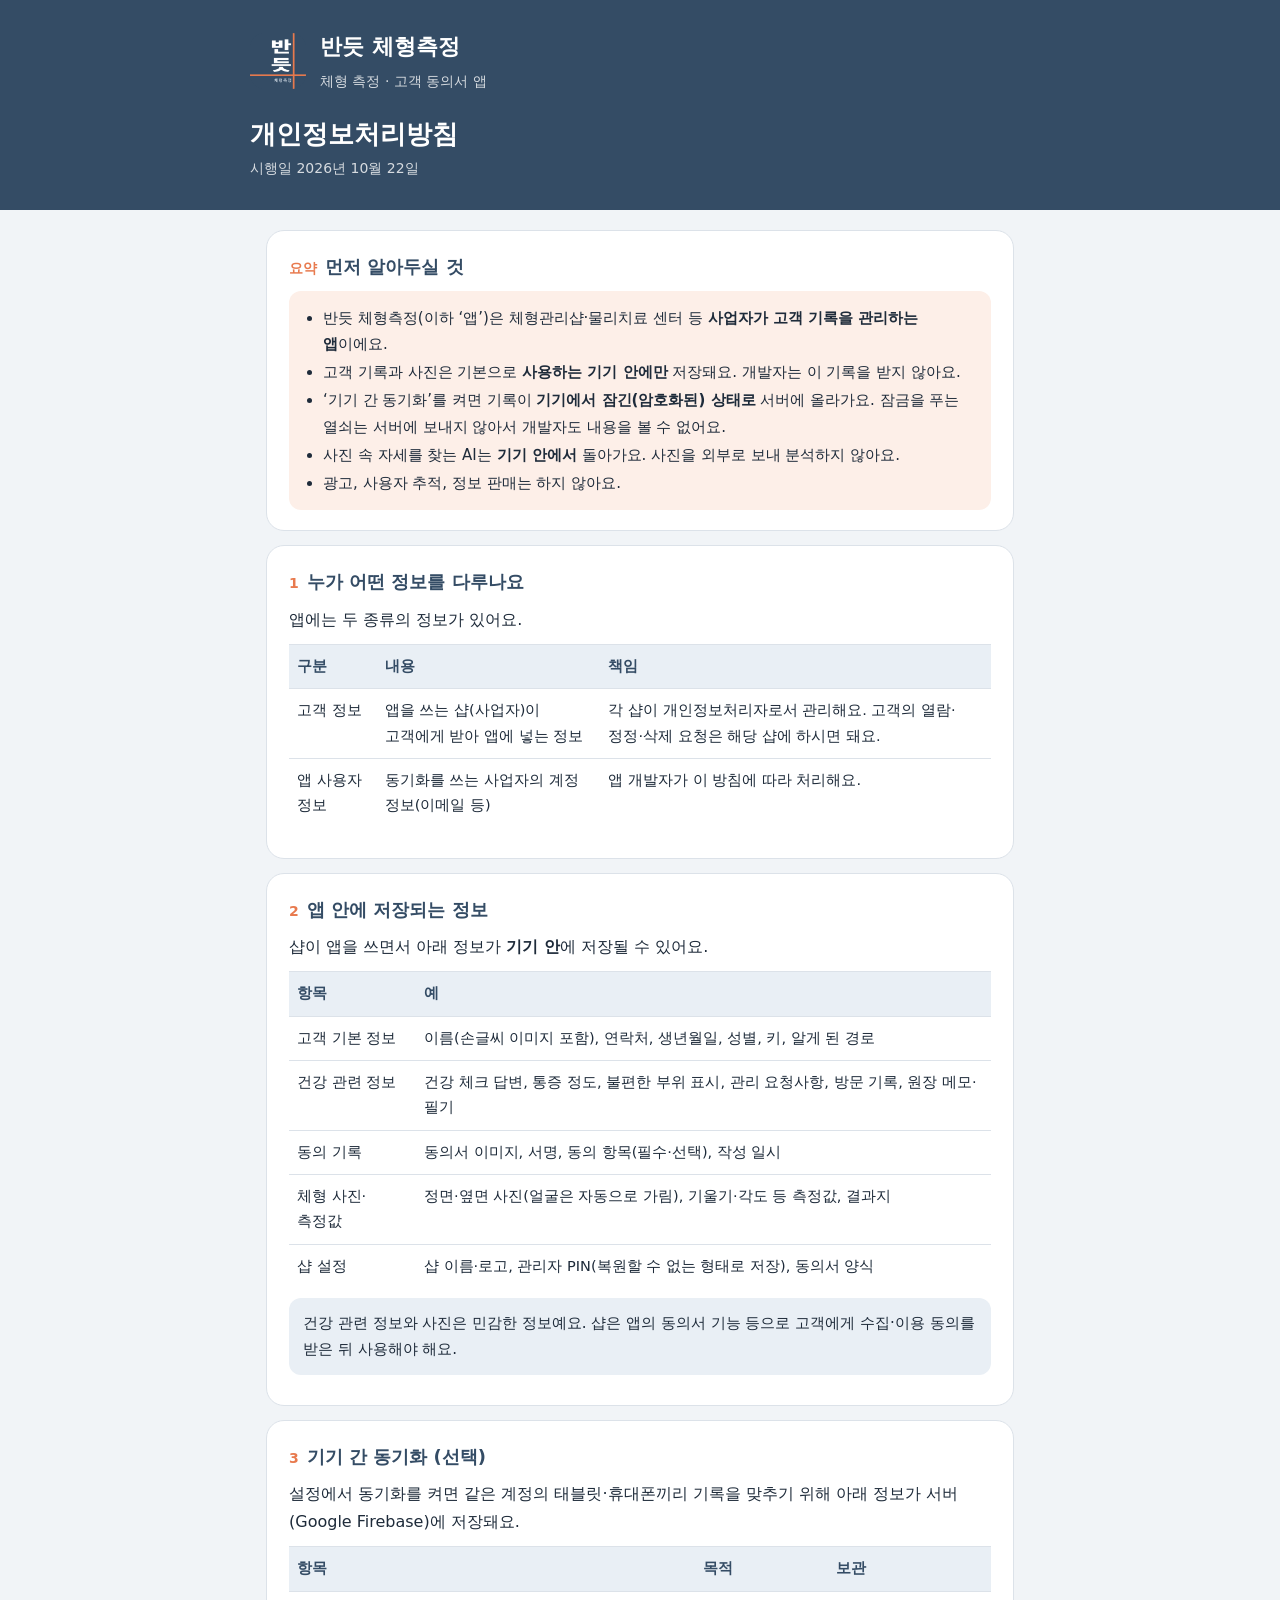
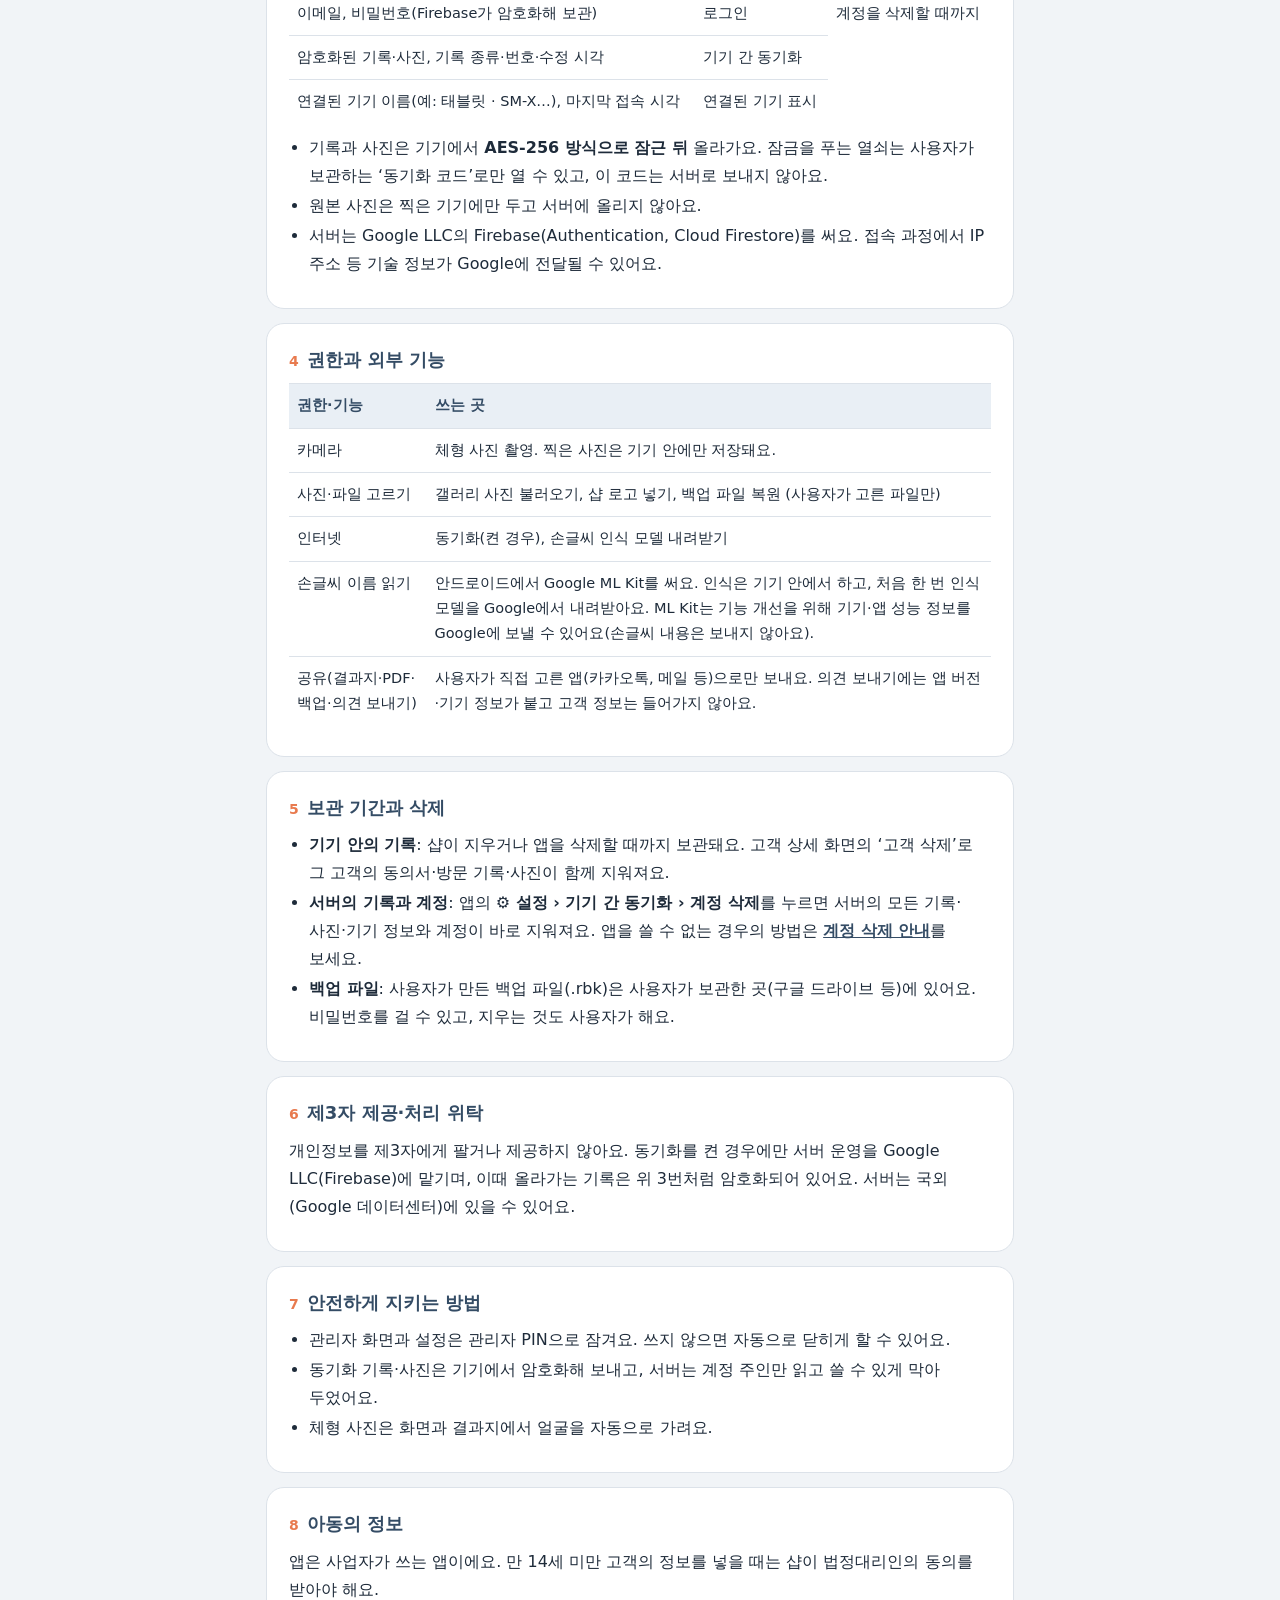
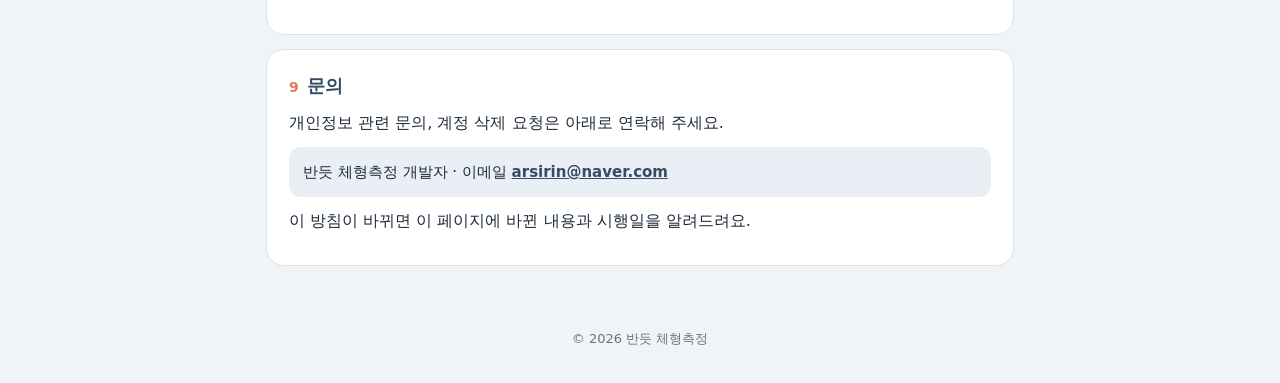
==== index.html @ 9fe9c4cd "Add files via upload" ====
<!doctype html>
<html lang="ko">
<head>
<meta charset="utf-8">
<meta name="viewport" content="width=device-width,initial-scale=1">
<title>반듯 체형측정 개인정보처리방침</title>
<meta name="description" content="반듯 체형측정 앱이 어떤 정보를 어디에 저장하고 어떻게 지우는지 안내합니다.">
<link rel="icon" href="icon.png">
<style>
:root{--navy:#344c65;--accent:#e87a4e;--ink:#1e2b3a;--muted:#67737f;--line:#dce2e9;--bg:#f1f4f7;--paper:#fff;--soft:#e9eff5}
*{box-sizing:border-box}
body{margin:0;background:var(--bg);color:var(--ink);font-family:"Pretendard","Apple SD Gothic Neo","Malgun Gothic",system-ui,sans-serif;font-size:16px;line-height:1.75;word-break:keep-all}
header{background:var(--navy);color:#fff;padding:28px 16px 30px}
.w{max-width:780px;margin:0 auto}
.brand{display:flex;align-items:center;gap:14px}
.brand img{width:56px;height:56px;border-radius:14px}
.brand b{display:block;font-size:22px}
.brand span{font-size:14px;opacity:.8}
h1{font-size:26px;margin:22px 0 4px;line-height:1.35}
.date{font-size:14px;opacity:.8}
main{padding:20px 16px 48px}
section{background:var(--paper);border:1px solid var(--line);border-radius:18px;padding:20px 22px;margin:0 0 14px}
h2{font-size:18px;margin:0 0 8px;color:var(--navy);display:flex;gap:8px;align-items:baseline}
h2 i{font-style:normal;color:var(--accent);font-size:14px;font-weight:800}
p{margin:0 0 10px}
ul{margin:0 0 10px;padding-left:20px}
li{margin:2px 0}
table{width:100%;border-collapse:collapse;font-size:14.5px;margin:6px 0 10px}
th,td{border-top:1px solid var(--line);padding:9px 8px;text-align:left;vertical-align:top}
th{background:var(--soft);color:var(--navy);font-weight:700;white-space:nowrap}
.note{background:var(--soft);border-radius:12px;padding:12px 14px;font-size:15px}
.key{background:#fdefe8;border-radius:12px;padding:12px 14px;font-size:15px}
a{color:var(--navy);font-weight:600}
footer{text-align:center;color:var(--muted);font-size:13px;padding:0 16px 32px}
@media (max-width:520px){section{padding:16px}table{font-size:13.5px}th,td{padding:7px 5px}}
</style>
</head>
<body>
<header><div class="w">
  <div class="brand"><img src="icon.png" alt=""><div><b>반듯 체형측정</b><span>체형 측정 · 고객 동의서 앱</span></div></div>
  <h1>개인정보처리방침</h1>
  <div class="date">시행일 2026년 10월 22일</div>
</div></header>
<main class="w">

<section>
  <h2><i>요약</i>먼저 알아두실 것</h2>
  <div class="key">
    <ul style="margin:0">
      <li>반듯 체형측정(이하 ‘앱’)은 체형관리샵·물리치료 센터 등 <b>사업자가 고객 기록을 관리하는 앱</b>이에요.</li>
      <li>고객 기록과 사진은 기본으로 <b>사용하는 기기 안에만</b> 저장돼요. 개발자는 이 기록을 받지 않아요.</li>
      <li>‘기기 간 동기화’를 켜면 기록이 <b>기기에서 잠긴(암호화된) 상태로</b> 서버에 올라가요. 잠금을 푸는 열쇠는 서버에 보내지 않아서 개발자도 내용을 볼 수 없어요.</li>
      <li>사진 속 자세를 찾는 AI는 <b>기기 안에서</b> 돌아가요. 사진을 외부로 보내 분석하지 않아요.</li>
      <li>광고, 사용자 추적, 정보 판매는 하지 않아요.</li>
    </ul>
  </div>
</section>

<section>
  <h2><i>1</i>누가 어떤 정보를 다루나요</h2>
  <p>앱에는 두 종류의 정보가 있어요.</p>
  <table>
    <tr><th>구분</th><th>내용</th><th>책임</th></tr>
    <tr><td>고객 정보</td><td>앱을 쓰는 샵(사업자)이 고객에게 받아 앱에 넣는 정보</td><td>각 샵이 개인정보처리자로서 관리해요. 고객의 열람·정정·삭제 요청은 해당 샵에 하시면 돼요.</td></tr>
    <tr><td>앱 사용자 정보</td><td>동기화를 쓰는 사업자의 계정 정보(이메일 등)</td><td>앱 개발자가 이 방침에 따라 처리해요.</td></tr>
  </table>
</section>

<section>
  <h2><i>2</i>앱 안에 저장되는 정보</h2>
  <p>샵이 앱을 쓰면서 아래 정보가 <b>기기 안</b>에 저장될 수 있어요.</p>
  <table>
    <tr><th>항목</th><th>예</th></tr>
    <tr><td>고객 기본 정보</td><td>이름(손글씨 이미지 포함), 연락처, 생년월일, 성별, 키, 알게 된 경로</td></tr>
    <tr><td>건강 관련 정보</td><td>건강 체크 답변, 통증 정도, 불편한 부위 표시, 관리 요청사항, 방문 기록, 원장 메모·필기</td></tr>
    <tr><td>동의 기록</td><td>동의서 이미지, 서명, 동의 항목(필수·선택), 작성 일시</td></tr>
    <tr><td>체형 사진·측정값</td><td>정면·옆면 사진(얼굴은 자동으로 가림), 기울기·각도 등 측정값, 결과지</td></tr>
    <tr><td>샵 설정</td><td>샵 이름·로고, 관리자 PIN(복원할 수 없는 형태로 저장), 동의서 양식</td></tr>
  </table>
  <p class="note">건강 관련 정보와 사진은 민감한 정보예요. 샵은 앱의 동의서 기능 등으로 고객에게 수집·이용 동의를 받은 뒤 사용해야 해요.</p>
</section>

<section>
  <h2><i>3</i>기기 간 동기화 (선택)</h2>
  <p>설정에서 동기화를 켜면 같은 계정의 태블릿·휴대폰끼리 기록을 맞추기 위해 아래 정보가 서버(Google Firebase)에 저장돼요.</p>
  <table>
    <tr><th>항목</th><th>목적</th><th>보관</th></tr>
    <tr><td>이메일, 비밀번호(Firebase가 암호화해 보관)</td><td>로그인</td><td rowspan="3">계정을 삭제할 때까지</td></tr>
    <tr><td>암호화된 기록·사진, 기록 종류·번호·수정 시각</td><td>기기 간 동기화</td></tr>
    <tr><td>연결된 기기 이름(예: 태블릿 · SM-X…), 마지막 접속 시각</td><td>연결된 기기 표시</td></tr>
  </table>
  <ul>
    <li>기록과 사진은 기기에서 <b>AES-256 방식으로 잠근 뒤</b> 올라가요. 잠금을 푸는 열쇠는 사용자가 보관하는 ‘동기화 코드’로만 열 수 있고, 이 코드는 서버로 보내지 않아요.</li>
    <li>원본 사진은 찍은 기기에만 두고 서버에 올리지 않아요.</li>
    <li>서버는 Google LLC의 Firebase(Authentication, Cloud Firestore)를 써요. 접속 과정에서 IP 주소 등 기술 정보가 Google에 전달될 수 있어요.</li>
  </ul>
</section>

<section>
  <h2><i>4</i>권한과 외부 기능</h2>
  <table>
    <tr><th>권한·기능</th><th>쓰는 곳</th></tr>
    <tr><td>카메라</td><td>체형 사진 촬영. 찍은 사진은 기기 안에만 저장돼요.</td></tr>
    <tr><td>사진·파일 고르기</td><td>갤러리 사진 불러오기, 샵 로고 넣기, 백업 파일 복원 (사용자가 고른 파일만)</td></tr>
    <tr><td>인터넷</td><td>동기화(켠 경우), 손글씨 인식 모델 내려받기</td></tr>
    <tr><td>손글씨 이름 읽기</td><td>안드로이드에서 Google ML Kit를 써요. 인식은 기기 안에서 하고, 처음 한 번 인식 모델을 Google에서 내려받아요. ML Kit는 기능 개선을 위해 기기·앱 성능 정보를 Google에 보낼 수 있어요(손글씨 내용은 보내지 않아요).</td></tr>
    <tr><td>공유(결과지·PDF·백업·의견 보내기)</td><td>사용자가 직접 고른 앱(카카오톡, 메일 등)으로만 보내요. 의견 보내기에는 앱 버전·기기 정보가 붙고 고객 정보는 들어가지 않아요.</td></tr>
  </table>
</section>

<section>
  <h2><i>5</i>보관 기간과 삭제</h2>
  <ul>
    <li><b>기기 안의 기록</b>: 샵이 지우거나 앱을 삭제할 때까지 보관돼요. 고객 상세 화면의 ‘고객 삭제’로 그 고객의 동의서·방문 기록·사진이 함께 지워져요.</li>
    <li><b>서버의 기록과 계정</b>: 앱의 <b>⚙ 설정 › 기기 간 동기화 › 계정 삭제</b>를 누르면 서버의 모든 기록·사진·기기 정보와 계정이 바로 지워져요. 앱을 쓸 수 없는 경우의 방법은 <a href="delete-account.html">계정 삭제 안내</a>를 보세요.</li>
    <li><b>백업 파일</b>: 사용자가 만든 백업 파일(.rbk)은 사용자가 보관한 곳(구글 드라이브 등)에 있어요. 비밀번호를 걸 수 있고, 지우는 것도 사용자가 해요.</li>
  </ul>
</section>

<section>
  <h2><i>6</i>제3자 제공·처리 위탁</h2>
  <p>개인정보를 제3자에게 팔거나 제공하지 않아요. 동기화를 켠 경우에만 서버 운영을 Google LLC(Firebase)에 맡기며, 이때 올라가는 기록은 위 3번처럼 암호화되어 있어요. 서버는 국외(Google 데이터센터)에 있을 수 있어요.</p>
</section>

<section>
  <h2><i>7</i>안전하게 지키는 방법</h2>
  <ul>
    <li>관리자 화면과 설정은 관리자 PIN으로 잠겨요. 쓰지 않으면 자동으로 닫히게 할 수 있어요.</li>
    <li>동기화 기록·사진은 기기에서 암호화해 보내고, 서버는 계정 주인만 읽고 쓸 수 있게 막아 두었어요.</li>
    <li>체형 사진은 화면과 결과지에서 얼굴을 자동으로 가려요.</li>
  </ul>
</section>

<section>
  <h2><i>8</i>아동의 정보</h2>
  <p>앱은 사업자가 쓰는 앱이에요. 만 14세 미만 고객의 정보를 넣을 때는 샵이 법정대리인의 동의를 받아야 해요.</p>
</section>

<section>
  <h2><i>9</i>문의</h2>
  <p>개인정보 관련 문의, 계정 삭제 요청은 아래로 연락해 주세요.</p>
  <p class="note">반듯 체형측정 개발자 · 이메일 <a href="mailto:arsirin@naver.com">arsirin@naver.com</a></p>
  <p>이 방침이 바뀌면 이 페이지에 바뀐 내용과 시행일을 알려드려요.</p>
</section>

</main>
<footer>© 2026 반듯 체형측정</footer>
</body>
</html>
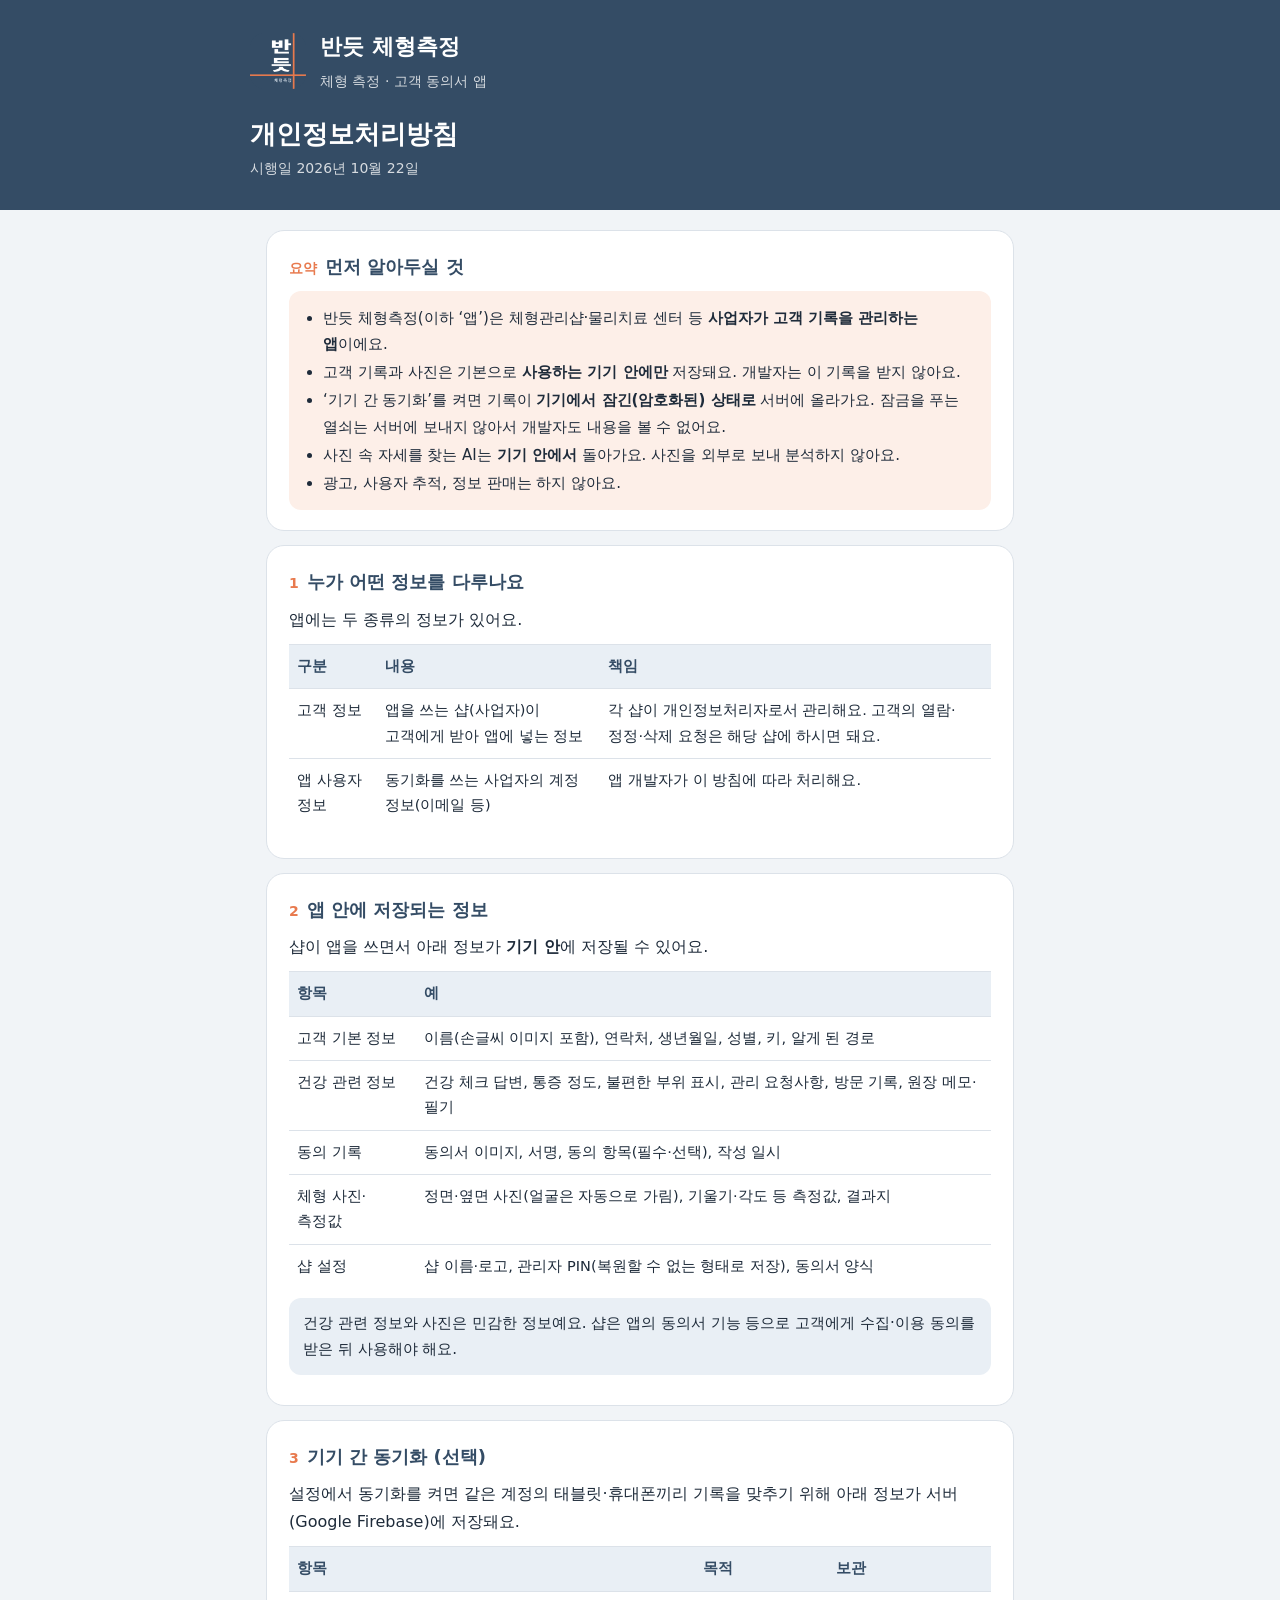
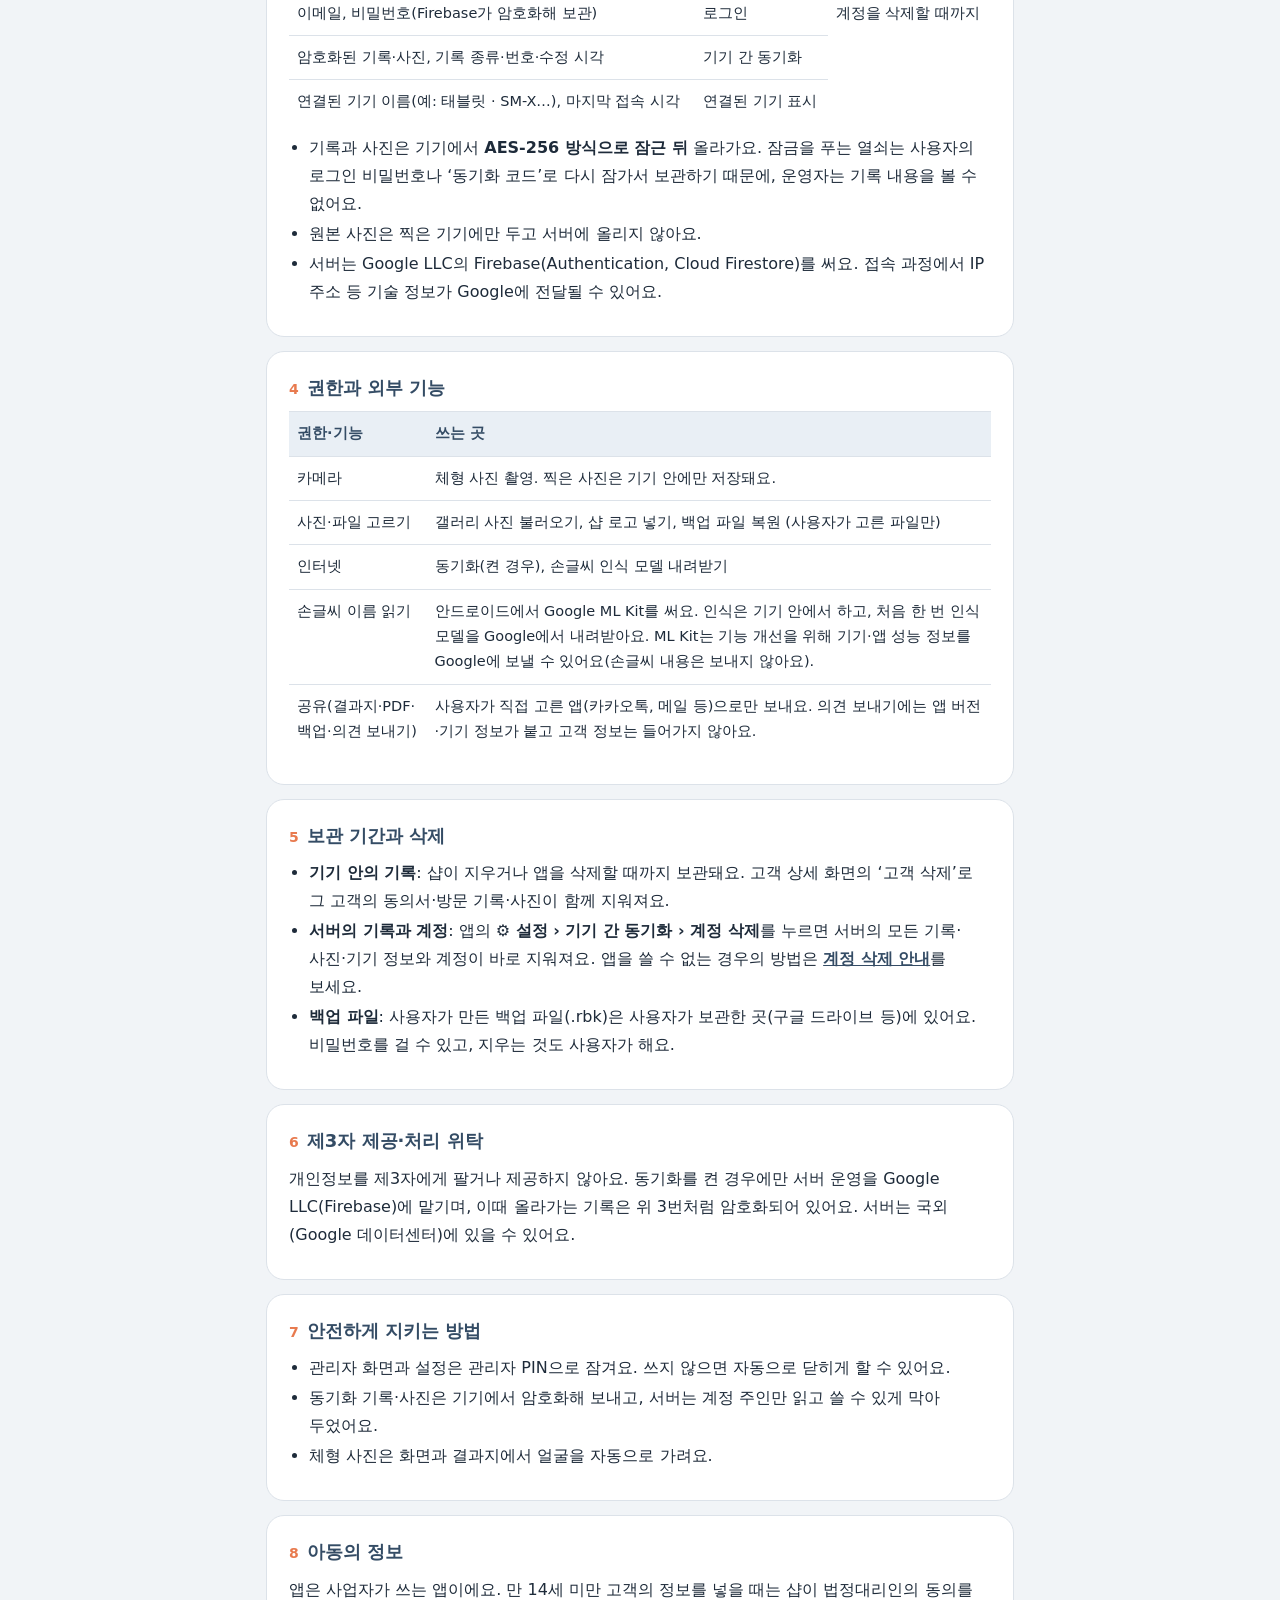
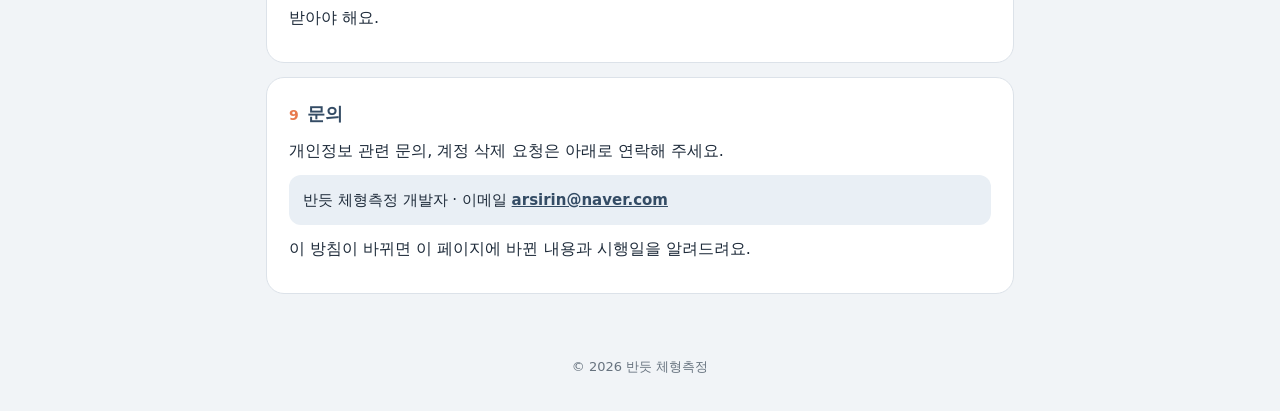
==== commit 57f92a9a: "app: 비밀번호로 동기화 연결, 개인정보 안내 문구 Co-Authored-By: Claude Opus 5.5 <noreply@anthropic.com> Claude-Session" ====
--- a/index.html
+++ b/index.html
@@ -90,7 +90,7 @@
     <tr><td>연결된 기기 이름(예: 태블릿 · SM-X…), 마지막 접속 시각</td><td>연결된 기기 표시</td></tr>
   </table>
   <ul>
-    <li>기록과 사진은 기기에서 <b>AES-256 방식으로 잠근 뒤</b> 올라가요. 잠금을 푸는 열쇠는 사용자가 보관하는 ‘동기화 코드’로만 열 수 있고, 이 코드는 서버로 보내지 않아요.</li>
+    <li>기록과 사진은 기기에서 <b>AES-256 방식으로 잠근 뒤</b> 올라가요. 잠금을 푸는 열쇠는 사용자의 로그인 비밀번호나 ‘동기화 코드’로 다시 잠가서 보관하기 때문에, 운영자는 기록 내용을 볼 수 없어요.</li>
     <li>원본 사진은 찍은 기기에만 두고 서버에 올리지 않아요.</li>
     <li>서버는 Google LLC의 Firebase(Authentication, Cloud Firestore)를 써요. 접속 과정에서 IP 주소 등 기술 정보가 Google에 전달될 수 있어요.</li>
   </ul>
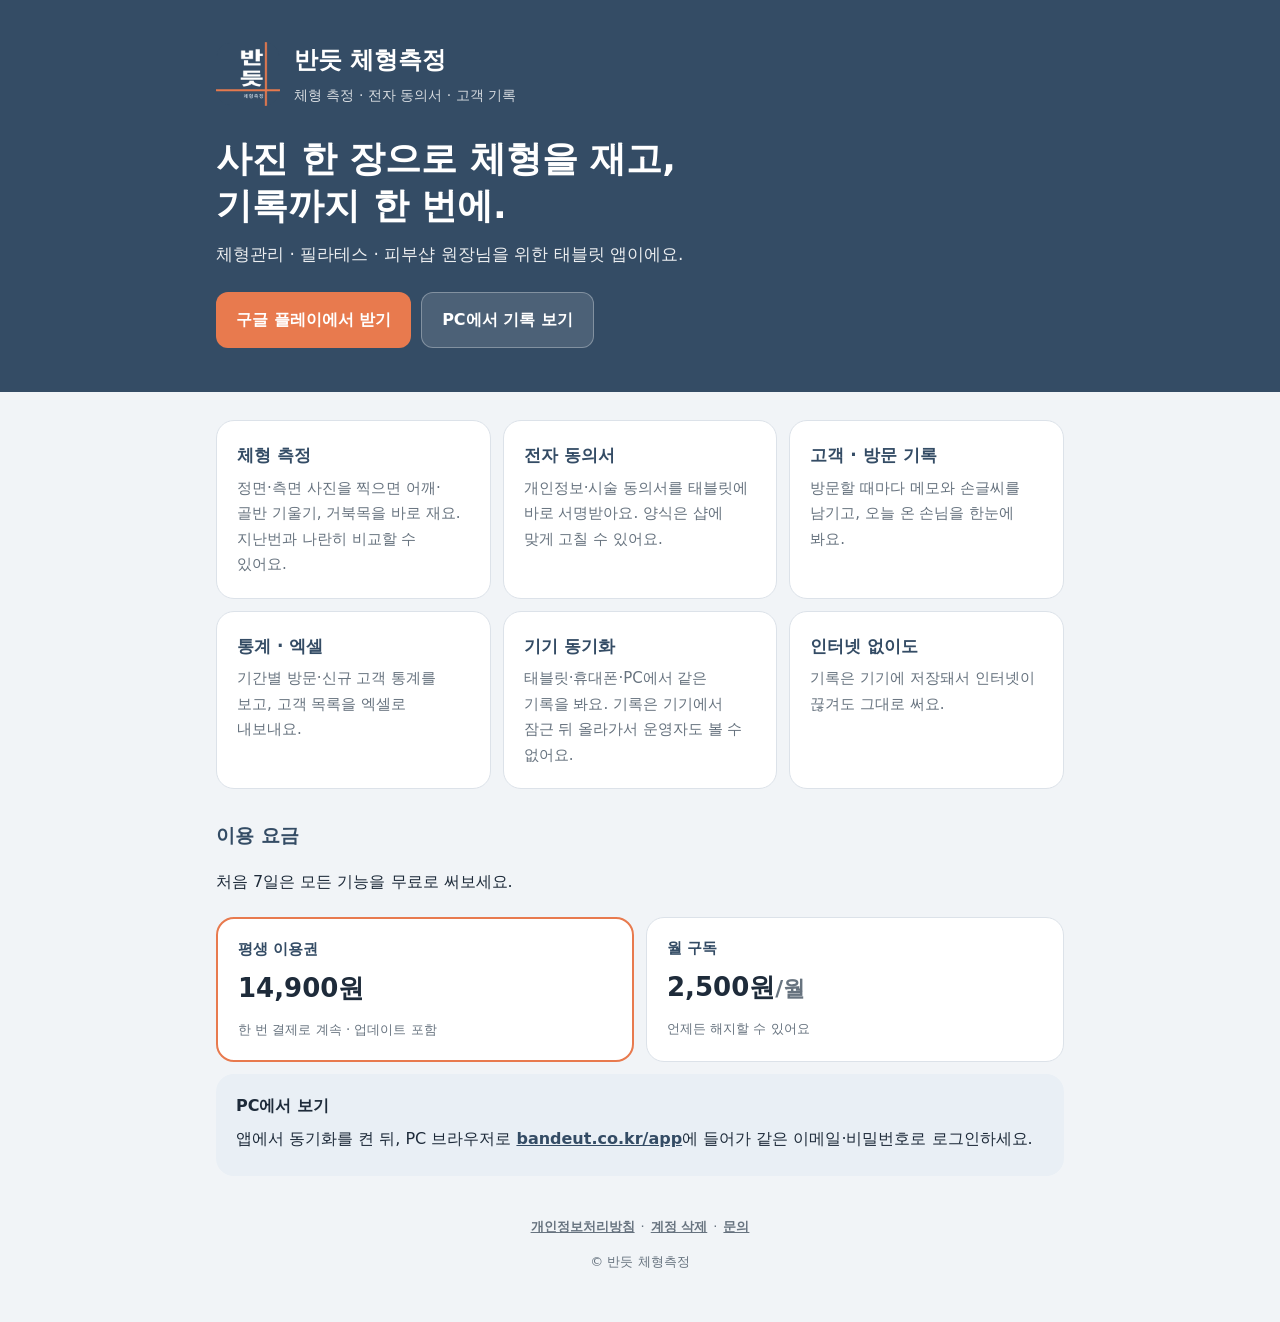
==== commit bac1f29b: "첫 화면을 반듯 소개로, 개인정보처리방침은 privacy.html로 Co-Authored-By: Claude Opus 5.5 <noreply@anthropic.com> Claude" ====
--- a/index.html
+++ b/index.html
@@ -3,147 +3,83 @@
 <head>
 <meta charset="utf-8">
 <meta name="viewport" content="width=device-width,initial-scale=1">
-<title>반듯 체형측정 개인정보처리방침</title>
-<meta name="description" content="반듯 체형측정 앱이 어떤 정보를 어디에 저장하고 어떻게 지우는지 안내합니다.">
+<title>반듯 체형측정</title>
+<meta name="description" content="사진 한 장으로 체형을 재고, 동의서와 고객 기록까지 한 번에. 1인 샵을 위한 체형측정 앱 반듯.">
+<meta property="og:title" content="반듯 체형측정">
+<meta property="og:description" content="사진 한 장으로 체형 측정 · 전자 동의서 · 고객 기록">
+<meta property="og:image" content="https://bandeut.co.kr/icon.png">
 <link rel="icon" href="icon.png">
 <style>
 :root{--navy:#344c65;--accent:#e87a4e;--ink:#1e2b3a;--muted:#67737f;--line:#dce2e9;--bg:#f1f4f7;--paper:#fff;--soft:#e9eff5}
 *{box-sizing:border-box}
-body{margin:0;background:var(--bg);color:var(--ink);font-family:"Pretendard","Apple SD Gothic Neo","Malgun Gothic",system-ui,sans-serif;font-size:16px;line-height:1.75;word-break:keep-all}
-header{background:var(--navy);color:#fff;padding:28px 16px 30px}
-.w{max-width:780px;margin:0 auto}
+body{margin:0;background:var(--bg);color:var(--ink);font-family:"Pretendard","Apple SD Gothic Neo","Malgun Gothic",system-ui,sans-serif;font-size:16px;line-height:1.7;word-break:keep-all}
+.w{max-width:880px;margin:0 auto;padding:0 16px}
+header{background:var(--navy);color:#fff;padding:40px 0 44px}
 .brand{display:flex;align-items:center;gap:14px}
-.brand img{width:56px;height:56px;border-radius:14px}
-.brand b{display:block;font-size:22px}
+.brand img{width:64px;height:64px;border-radius:16px}
+.brand b{display:block;font-size:24px}
 .brand span{font-size:14px;opacity:.8}
-h1{font-size:26px;margin:22px 0 4px;line-height:1.35}
-.date{font-size:14px;opacity:.8}
-main{padding:20px 16px 48px}
-section{background:var(--paper);border:1px solid var(--line);border-radius:18px;padding:20px 22px;margin:0 0 14px}
-h2{font-size:18px;margin:0 0 8px;color:var(--navy);display:flex;gap:8px;align-items:baseline}
-h2 i{font-style:normal;color:var(--accent);font-size:14px;font-weight:800}
-p{margin:0 0 10px}
-ul{margin:0 0 10px;padding-left:20px}
-li{margin:2px 0}
-table{width:100%;border-collapse:collapse;font-size:14.5px;margin:6px 0 10px}
-th,td{border-top:1px solid var(--line);padding:9px 8px;text-align:left;vertical-align:top}
-th{background:var(--soft);color:var(--navy);font-weight:700;white-space:nowrap}
-.note{background:var(--soft);border-radius:12px;padding:12px 14px;font-size:15px}
-.key{background:#fdefe8;border-radius:12px;padding:12px 14px;font-size:15px}
+h1{font-size:clamp(26px,5vw,36px);line-height:1.3;margin:28px 0 10px}
+.lead{font-size:17px;opacity:.9;margin:0 0 24px}
+.cta{display:flex;flex-wrap:wrap;gap:10px}
+.btn{display:inline-flex;align-items:center;gap:8px;padding:13px 20px;border-radius:12px;font-weight:700;text-decoration:none;font-size:16px}
+.btn.main{background:var(--accent);color:#fff}
+.btn.sub{background:rgba(255,255,255,.12);color:#fff;border:1px solid rgba(255,255,255,.3)}
+main{padding:28px 0 40px}
+.grid{display:grid;grid-template-columns:repeat(auto-fit,minmax(240px,1fr));gap:12px}
+.card{background:var(--paper);border:1px solid var(--line);border-radius:18px;padding:20px}
+.card h2{font-size:17px;margin:0 0 6px;color:var(--navy)}
+.card p{margin:0;color:var(--muted);font-size:15px}
+.price{margin-top:22px}
+.price .row{display:flex;flex-wrap:wrap;gap:12px}
+.plan{flex:1 1 220px;background:var(--paper);border:1px solid var(--line);border-radius:18px;padding:18px 20px}
+.plan.best{border:2px solid var(--accent)}
+.plan b{display:block;font-size:15px;color:var(--navy)}
+.plan .p{font-size:26px;font-weight:800;margin:4px 0}
+.plan small{color:var(--muted)}
+h3{font-size:19px;margin:30px 0 12px;color:var(--navy)}
+.pc{background:var(--soft);border-radius:18px;padding:18px 20px;margin-top:12px}
+.pc p{margin:0 0 6px}
 a{color:var(--navy);font-weight:600}
-footer{text-align:center;color:var(--muted);font-size:13px;padding:0 16px 32px}
-@media (max-width:520px){section{padding:16px}table{font-size:13.5px}th,td{padding:7px 5px}}
+footer{text-align:center;color:var(--muted);font-size:13px;padding:0 16px 36px}
+footer a{color:var(--muted);margin:0 6px}
 </style>
 </head>
 <body>
 <header><div class="w">
-  <div class="brand"><img src="icon.png" alt=""><div><b>반듯 체형측정</b><span>체형 측정 · 고객 동의서 앱</span></div></div>
-  <h1>개인정보처리방침</h1>
-  <div class="date">시행일 2026년 10월 22일</div>
+  <div class="brand"><img src="icon.png" alt=""><div><b>반듯 체형측정</b><span>체형 측정 · 전자 동의서 · 고객 기록</span></div></div>
+  <h1>사진 한 장으로 체형을 재고,<br>기록까지 한 번에.</h1>
+  <p class="lead">체형관리 · 필라테스 · 피부샵 원장님을 위한 태블릿 앱이에요.</p>
+  <div class="cta">
+    <a class="btn main" href="https://play.google.com/store/apps/details?id=kr.bandeut.app">구글 플레이에서 받기</a>
+    <a class="btn sub" href="app/">PC에서 기록 보기</a>
+  </div>
 </div></header>
-<main class="w">
+<main><div class="w">
+  <div class="grid">
+    <div class="card"><h2>체형 측정</h2><p>정면·측면 사진을 찍으면 어깨·골반 기울기, 거북목을 바로 재요. 지난번과 나란히 비교할 수 있어요.</p></div>
+    <div class="card"><h2>전자 동의서</h2><p>개인정보·시술 동의서를 태블릿에 바로 서명받아요. 양식은 샵에 맞게 고칠 수 있어요.</p></div>
+    <div class="card"><h2>고객 · 방문 기록</h2><p>방문할 때마다 메모와 손글씨를 남기고, 오늘 온 손님을 한눈에 봐요.</p></div>
+    <div class="card"><h2>통계 · 엑셀</h2><p>기간별 방문·신규 고객 통계를 보고, 고객 목록을 엑셀로 내보내요.</p></div>
+    <div class="card"><h2>기기 동기화</h2><p>태블릿·휴대폰·PC에서 같은 기록을 봐요. 기록은 기기에서 잠근 뒤 올라가서 운영자도 볼 수 없어요.</p></div>
+    <div class="card"><h2>인터넷 없이도</h2><p>기록은 기기에 저장돼서 인터넷이 끊겨도 그대로 써요.</p></div>
+  </div>
 
-<section>
-  <h2><i>요약</i>먼저 알아두실 것</h2>
-  <div class="key">
-    <ul style="margin:0">
-      <li>반듯 체형측정(이하 ‘앱’)은 체형관리샵·물리치료 센터 등 <b>사업자가 고객 기록을 관리하는 앱</b>이에요.</li>
-      <li>고객 기록과 사진은 기본으로 <b>사용하는 기기 안에만</b> 저장돼요. 개발자는 이 기록을 받지 않아요.</li>
-      <li>‘기기 간 동기화’를 켜면 기록이 <b>기기에서 잠긴(암호화된) 상태로</b> 서버에 올라가요. 잠금을 푸는 열쇠는 서버에 보내지 않아서 개발자도 내용을 볼 수 없어요.</li>
-      <li>사진 속 자세를 찾는 AI는 <b>기기 안에서</b> 돌아가요. 사진을 외부로 보내 분석하지 않아요.</li>
-      <li>광고, 사용자 추적, 정보 판매는 하지 않아요.</li>
-    </ul>
+  <h3>이용 요금</h3>
+  <p>처음 7일은 모든 기능을 무료로 써보세요.</p>
+  <div class="price"><div class="row">
+    <div class="plan best"><b>평생 이용권</b><div class="p">14,900원</div><small>한 번 결제로 계속 · 업데이트 포함</small></div>
+    <div class="plan"><b>월 구독</b><div class="p">2,500원<small>/월</small></div><small>언제든 해지할 수 있어요</small></div>
+  </div></div>
+
+  <div class="pc">
+    <p><b>PC에서 보기</b></p>
+    <p>앱에서 동기화를 켠 뒤, PC 브라우저로 <a href="app/">bandeut.co.kr/app</a>에 들어가 같은 이메일·비밀번호로 로그인하세요.</p>
   </div>
-</section>
-
-<section>
-  <h2><i>1</i>누가 어떤 정보를 다루나요</h2>
-  <p>앱에는 두 종류의 정보가 있어요.</p>
-  <table>
-    <tr><th>구분</th><th>내용</th><th>책임</th></tr>
-    <tr><td>고객 정보</td><td>앱을 쓰는 샵(사업자)이 고객에게 받아 앱에 넣는 정보</td><td>각 샵이 개인정보처리자로서 관리해요. 고객의 열람·정정·삭제 요청은 해당 샵에 하시면 돼요.</td></tr>
-    <tr><td>앱 사용자 정보</td><td>동기화를 쓰는 사업자의 계정 정보(이메일 등)</td><td>앱 개발자가 이 방침에 따라 처리해요.</td></tr>
-  </table>
-</section>
-
-<section>
-  <h2><i>2</i>앱 안에 저장되는 정보</h2>
-  <p>샵이 앱을 쓰면서 아래 정보가 <b>기기 안</b>에 저장될 수 있어요.</p>
-  <table>
-    <tr><th>항목</th><th>예</th></tr>
-    <tr><td>고객 기본 정보</td><td>이름(손글씨 이미지 포함), 연락처, 생년월일, 성별, 키, 알게 된 경로</td></tr>
-    <tr><td>건강 관련 정보</td><td>건강 체크 답변, 통증 정도, 불편한 부위 표시, 관리 요청사항, 방문 기록, 원장 메모·필기</td></tr>
-    <tr><td>동의 기록</td><td>동의서 이미지, 서명, 동의 항목(필수·선택), 작성 일시</td></tr>
-    <tr><td>체형 사진·측정값</td><td>정면·옆면 사진(얼굴은 자동으로 가림), 기울기·각도 등 측정값, 결과지</td></tr>
-    <tr><td>샵 설정</td><td>샵 이름·로고, 관리자 PIN(복원할 수 없는 형태로 저장), 동의서 양식</td></tr>
-  </table>
-  <p class="note">건강 관련 정보와 사진은 민감한 정보예요. 샵은 앱의 동의서 기능 등으로 고객에게 수집·이용 동의를 받은 뒤 사용해야 해요.</p>
-</section>
-
-<section>
-  <h2><i>3</i>기기 간 동기화 (선택)</h2>
-  <p>설정에서 동기화를 켜면 같은 계정의 태블릿·휴대폰끼리 기록을 맞추기 위해 아래 정보가 서버(Google Firebase)에 저장돼요.</p>
-  <table>
-    <tr><th>항목</th><th>목적</th><th>보관</th></tr>
-    <tr><td>이메일, 비밀번호(Firebase가 암호화해 보관)</td><td>로그인</td><td rowspan="3">계정을 삭제할 때까지</td></tr>
-    <tr><td>암호화된 기록·사진, 기록 종류·번호·수정 시각</td><td>기기 간 동기화</td></tr>
-    <tr><td>연결된 기기 이름(예: 태블릿 · SM-X…), 마지막 접속 시각</td><td>연결된 기기 표시</td></tr>
-  </table>
-  <ul>
-    <li>기록과 사진은 기기에서 <b>AES-256 방식으로 잠근 뒤</b> 올라가요. 잠금을 푸는 열쇠는 사용자의 로그인 비밀번호나 ‘동기화 코드’로 다시 잠가서 보관하기 때문에, 운영자는 기록 내용을 볼 수 없어요.</li>
-    <li>원본 사진은 찍은 기기에만 두고 서버에 올리지 않아요.</li>
-    <li>서버는 Google LLC의 Firebase(Authentication, Cloud Firestore)를 써요. 접속 과정에서 IP 주소 등 기술 정보가 Google에 전달될 수 있어요.</li>
-  </ul>
-</section>
-
-<section>
-  <h2><i>4</i>권한과 외부 기능</h2>
-  <table>
-    <tr><th>권한·기능</th><th>쓰는 곳</th></tr>
-    <tr><td>카메라</td><td>체형 사진 촬영. 찍은 사진은 기기 안에만 저장돼요.</td></tr>
-    <tr><td>사진·파일 고르기</td><td>갤러리 사진 불러오기, 샵 로고 넣기, 백업 파일 복원 (사용자가 고른 파일만)</td></tr>
-    <tr><td>인터넷</td><td>동기화(켠 경우), 손글씨 인식 모델 내려받기</td></tr>
-    <tr><td>손글씨 이름 읽기</td><td>안드로이드에서 Google ML Kit를 써요. 인식은 기기 안에서 하고, 처음 한 번 인식 모델을 Google에서 내려받아요. ML Kit는 기능 개선을 위해 기기·앱 성능 정보를 Google에 보낼 수 있어요(손글씨 내용은 보내지 않아요).</td></tr>
-    <tr><td>공유(결과지·PDF·백업·의견 보내기)</td><td>사용자가 직접 고른 앱(카카오톡, 메일 등)으로만 보내요. 의견 보내기에는 앱 버전·기기 정보가 붙고 고객 정보는 들어가지 않아요.</td></tr>
-  </table>
-</section>
-
-<section>
-  <h2><i>5</i>보관 기간과 삭제</h2>
-  <ul>
-    <li><b>기기 안의 기록</b>: 샵이 지우거나 앱을 삭제할 때까지 보관돼요. 고객 상세 화면의 ‘고객 삭제’로 그 고객의 동의서·방문 기록·사진이 함께 지워져요.</li>
-    <li><b>서버의 기록과 계정</b>: 앱의 <b>⚙ 설정 › 기기 간 동기화 › 계정 삭제</b>를 누르면 서버의 모든 기록·사진·기기 정보와 계정이 바로 지워져요. 앱을 쓸 수 없는 경우의 방법은 <a href="delete-account.html">계정 삭제 안내</a>를 보세요.</li>
-    <li><b>백업 파일</b>: 사용자가 만든 백업 파일(.rbk)은 사용자가 보관한 곳(구글 드라이브 등)에 있어요. 비밀번호를 걸 수 있고, 지우는 것도 사용자가 해요.</li>
-  </ul>
-</section>
-
-<section>
-  <h2><i>6</i>제3자 제공·처리 위탁</h2>
-  <p>개인정보를 제3자에게 팔거나 제공하지 않아요. 동기화를 켠 경우에만 서버 운영을 Google LLC(Firebase)에 맡기며, 이때 올라가는 기록은 위 3번처럼 암호화되어 있어요. 서버는 국외(Google 데이터센터)에 있을 수 있어요.</p>
-</section>
-
-<section>
-  <h2><i>7</i>안전하게 지키는 방법</h2>
-  <ul>
-    <li>관리자 화면과 설정은 관리자 PIN으로 잠겨요. 쓰지 않으면 자동으로 닫히게 할 수 있어요.</li>
-    <li>동기화 기록·사진은 기기에서 암호화해 보내고, 서버는 계정 주인만 읽고 쓸 수 있게 막아 두었어요.</li>
-    <li>체형 사진은 화면과 결과지에서 얼굴을 자동으로 가려요.</li>
-  </ul>
-</section>
-
-<section>
-  <h2><i>8</i>아동의 정보</h2>
-  <p>앱은 사업자가 쓰는 앱이에요. 만 14세 미만 고객의 정보를 넣을 때는 샵이 법정대리인의 동의를 받아야 해요.</p>
-</section>
-
-<section>
-  <h2><i>9</i>문의</h2>
-  <p>개인정보 관련 문의, 계정 삭제 요청은 아래로 연락해 주세요.</p>
-  <p class="note">반듯 체형측정 개발자 · 이메일 <a href="mailto:arsirin@naver.com">arsirin@naver.com</a></p>
-  <p>이 방침이 바뀌면 이 페이지에 바뀐 내용과 시행일을 알려드려요.</p>
-</section>
-
-</main>
-<footer>© 2026 반듯 체형측정</footer>
+</div></main>
+<footer>
+  <a href="privacy.html">개인정보처리방침</a>·<a href="delete-account.html">계정 삭제</a>·<a href="mailto:arsirin@naver.com">문의</a>
+  <p>© 반듯 체형측정</p>
+</footer>
 </body>
 </html>
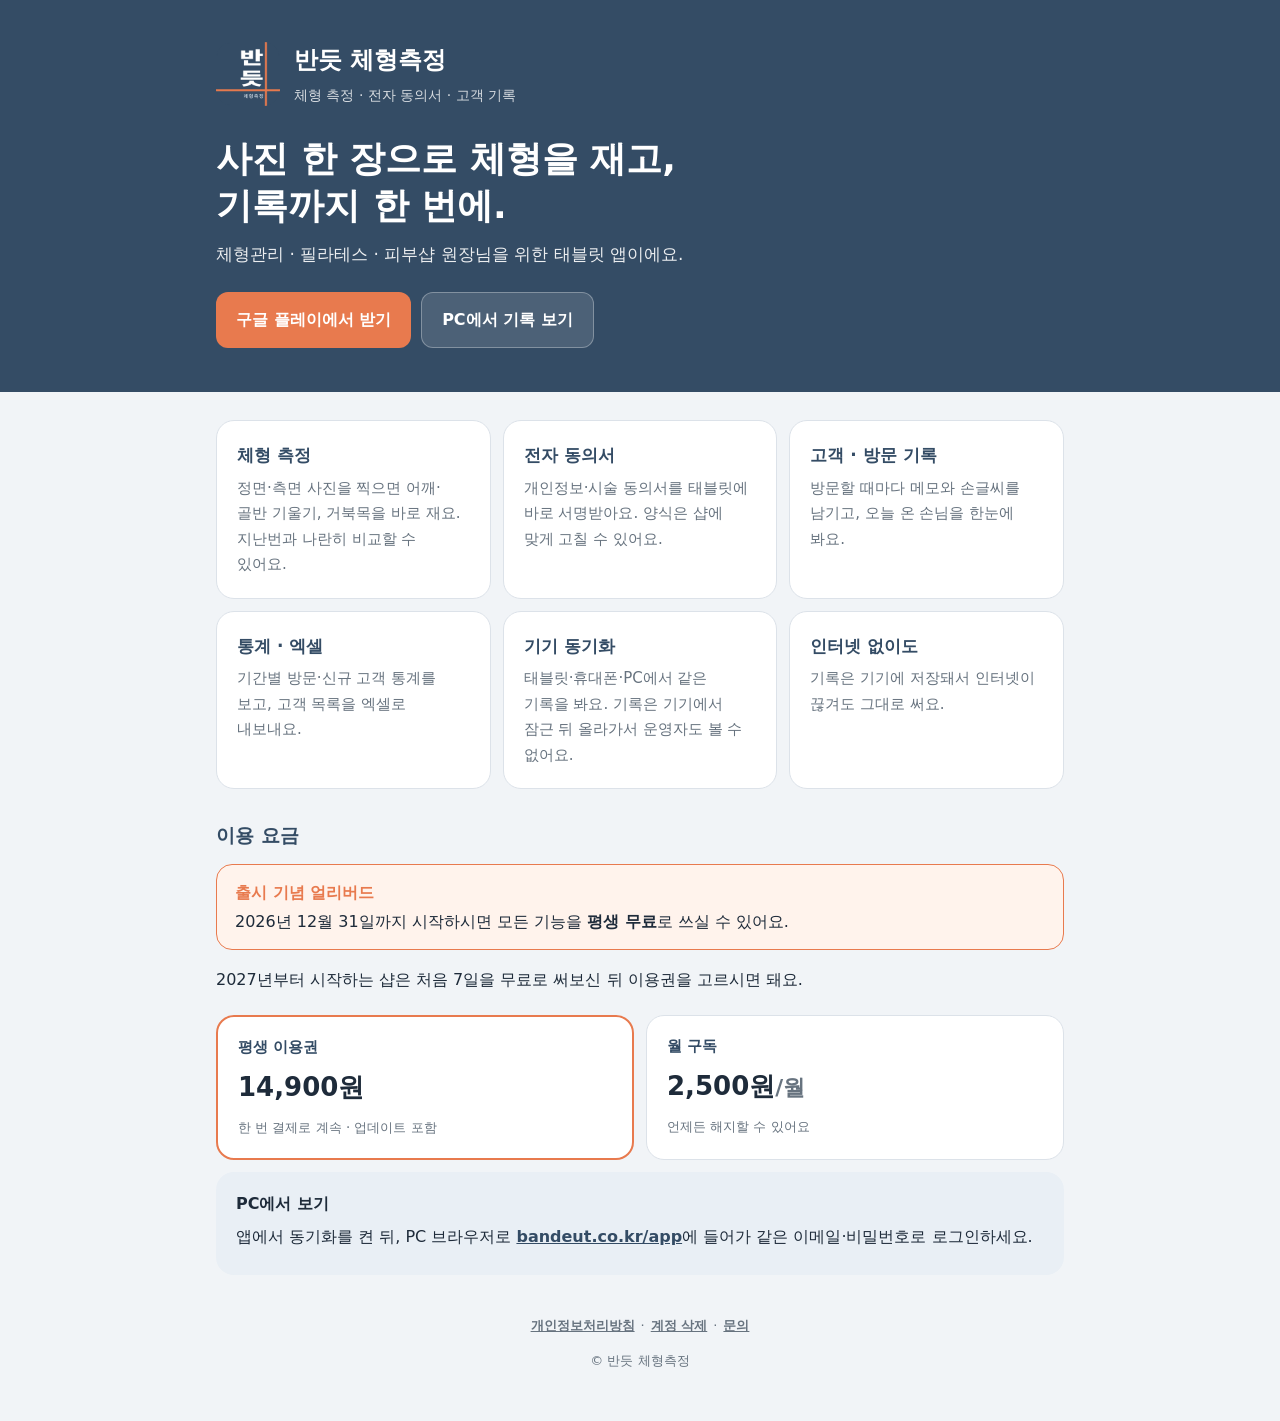
==== commit 9197cf7b: "소개 페이지에 얼리버드 안내, 앱 최신 Co-Authored-By: Claude Opus 5.5 <noreply@anthropic.com> Claude-Session: https:" ====
--- a/index.html
+++ b/index.html
@@ -41,6 +41,8 @@
 .pc{background:var(--soft);border-radius:18px;padding:18px 20px;margin-top:12px}
 .pc p{margin:0 0 6px}
 a{color:var(--navy);font-weight:600}
+.early{background:#fff3ec;border:1.5px solid var(--accent);border-radius:16px;padding:14px 18px;margin:0 0 10px;color:var(--ink)}
+.early b:first-child{display:block;color:var(--accent);margin-bottom:2px}
 footer{text-align:center;color:var(--muted);font-size:13px;padding:0 16px 36px}
 footer a{color:var(--muted);margin:0 6px}
 </style>
@@ -66,7 +68,8 @@
   </div>
 
   <h3>이용 요금</h3>
-  <p>처음 7일은 모든 기능을 무료로 써보세요.</p>
+  <div class="early"><b>출시 기념 얼리버드</b> 2026년 12월 31일까지 시작하시면 모든 기능을 <b>평생 무료</b>로 쓰실 수 있어요.</div>
+  <p>2027년부터 시작하는 샵은 처음 7일을 무료로 써보신 뒤 이용권을 고르시면 돼요.</p>
   <div class="price"><div class="row">
     <div class="plan best"><b>평생 이용권</b><div class="p">14,900원</div><small>한 번 결제로 계속 · 업데이트 포함</small></div>
     <div class="plan"><b>월 구독</b><div class="p">2,500원<small>/월</small></div><small>언제든 해지할 수 있어요</small></div>
